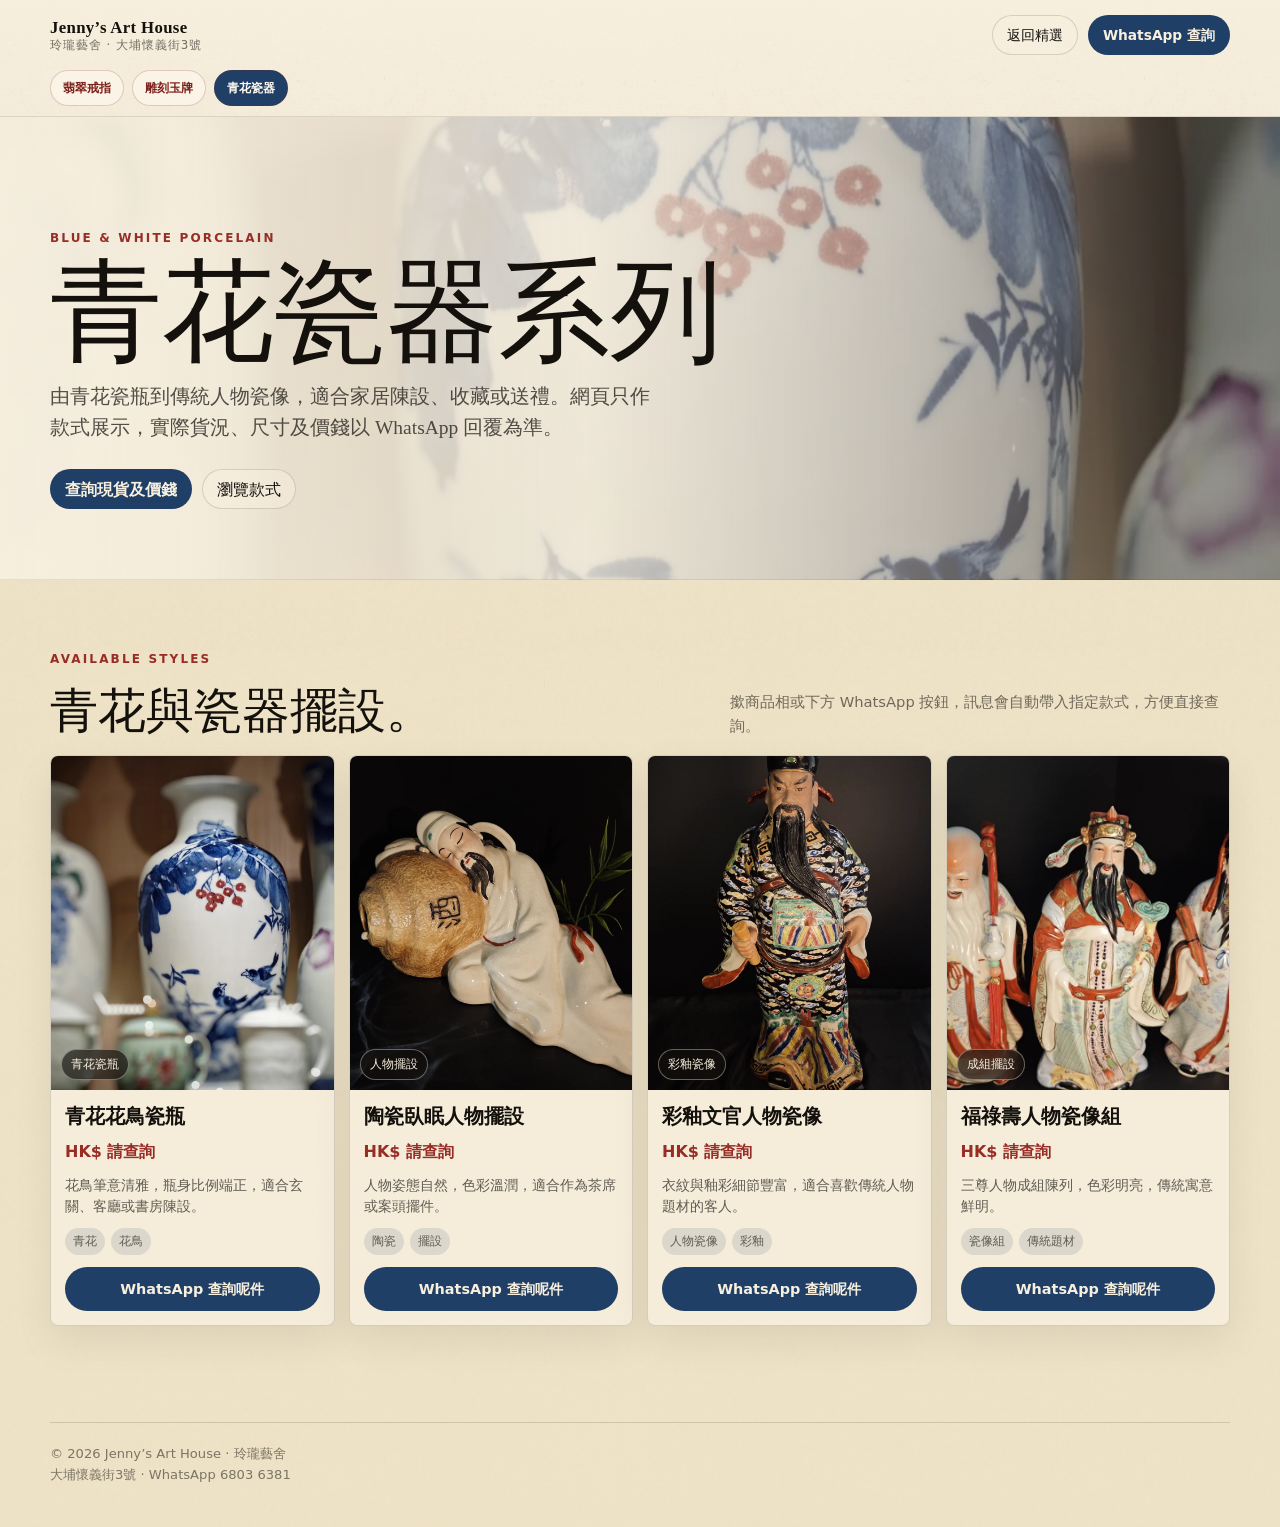
==== blue-white-porcelain.html @ 4319247e "Add jade pendant and porcelain category pages" ====
<!doctype html>
<html lang="zh-Hant">
<head>
  <meta charset="utf-8">
  <meta name="viewport" content="width=device-width, initial-scale=1">
  <meta name="description" content="Jenny’s Art House 玲瓏藝舍青花瓷器與瓷器擺設系列，展示瓷瓶、人物瓷像及傳統瓷器，可直接 WhatsApp 查詢。">
  <title>青花瓷器系列 | Jenny’s Art House 玲瓏藝舍</title>
  <style>
    :root {
      --ink: #14110d;
      --paper: #efe3c7;
      --paper-light: #f8f0df;
      --cinnabar: #982d26;
      --blue: #203f66;
      --line: rgba(20, 17, 13, .14);
      --shadow: 0 22px 60px rgba(23, 18, 14, .16);
    }

    * { box-sizing: border-box; }
    html { scroll-behavior: smooth; }

    body {
      margin: 0;
      color: var(--ink);
      background:
        linear-gradient(180deg, rgba(239, 227, 199, .9), rgba(239, 227, 199, .95)),
        url("assets/rice-paper-texture.webp") center / 760px auto repeat;
      font-family: "Noto Serif TC", "Songti TC", "PMingLiU", Georgia, serif;
      line-height: 1.6;
      -webkit-font-smoothing: antialiased;
    }

    a { color: inherit; text-decoration: none; }
    img { display: block; max-width: 100%; }

    .topbar {
      position: sticky;
      top: 0;
      z-index: 10;
      border-bottom: 1px solid rgba(20, 17, 13, .12);
      background:
        linear-gradient(180deg, rgba(248, 240, 223, .96), rgba(248, 240, 223, .86)),
        url("assets/rice-paper-texture.webp") center / 760px auto repeat;
      backdrop-filter: blur(16px);
    }

    .nav {
      display: flex;
      align-items: center;
      justify-content: space-between;
      gap: 14px;
      width: min(1180px, calc(100% - 28px));
      min-height: 70px;
      margin: 0 auto;
    }

    .brand {
      display: grid;
      gap: 2px;
      min-width: 0;
      font-size: 1.05rem;
      font-weight: 650;
      letter-spacing: .02em;
      line-height: 1.15;
    }

    .brand span {
      color: rgba(20, 17, 13, .58);
      font-family: "Noto Sans TC", system-ui, sans-serif;
      font-size: .74rem;
      font-weight: 500;
      letter-spacing: .08em;
    }

    .nav-actions,
    .category-shortcuts,
    .hero-buttons,
    .product-actions {
      font-family: "Noto Sans TC", system-ui, sans-serif;
    }

    .nav-actions {
      display: flex;
      align-items: center;
      gap: 10px;
      flex-shrink: 0;
      font-size: .86rem;
    }

    .nav-link,
    .whatsapp {
      display: inline-flex;
      align-items: center;
      justify-content: center;
      min-height: 40px;
      padding: 0 14px;
      border: 1px solid var(--line);
      border-radius: 999px;
      background: rgba(248, 240, 223, .5);
      white-space: nowrap;
    }

    .whatsapp {
      border-color: rgba(32, 63, 102, .35);
      color: #f8f0df;
      background: var(--blue);
      font-weight: 650;
    }

    .category-shortcuts {
      display: flex;
      gap: 8px;
      overflow-x: auto;
      width: min(1180px, calc(100% - 28px));
      margin: 0 auto;
      padding: 0 0 10px;
      scrollbar-width: none;
    }

    .category-shortcuts::-webkit-scrollbar { display: none; }

    .category-shortcuts a {
      flex: 0 0 auto;
      min-height: 34px;
      padding: 7px 12px;
      border: 1px solid rgba(126, 33, 28, .2);
      border-radius: 999px;
      color: #7e211c;
      background: rgba(255, 250, 240, .56);
      font-size: .78rem;
      font-weight: 650;
    }

    .category-shortcuts a[aria-current="page"] {
      color: #fffaf0;
      background: var(--blue);
    }

    .hero {
      overflow: hidden;
      border-bottom: 1px solid rgba(20, 17, 13, .08);
      background:
        linear-gradient(90deg, rgba(248, 240, 223, .98) 0%, rgba(248, 240, 223, .82) 46%, rgba(20, 17, 13, .38) 100%),
        url("assets/porcelain-blue-white-vase.webp") right center / cover no-repeat;
    }

    .hero-inner,
    .section,
    .footer-inner {
      width: min(1180px, calc(100% - 28px));
      margin: 0 auto;
    }

    .hero-inner {
      padding: clamp(54px, 10vw, 112px) 0 clamp(38px, 7vw, 70px);
    }

    .eyebrow {
      margin: 0 0 14px;
      color: var(--cinnabar);
      font-family: "Noto Sans TC", system-ui, sans-serif;
      font-size: .75rem;
      font-weight: 700;
      letter-spacing: .18em;
      text-transform: uppercase;
    }

    h1, h2, h3, p { margin-top: 0; }

    h1 {
      max-width: 680px;
      margin-bottom: 18px;
      font-size: clamp(3rem, 11vw, 7rem);
      font-weight: 500;
      line-height: .9;
    }

    .lede {
      max-width: 610px;
      margin-bottom: 26px;
      color: rgba(20, 17, 13, .72);
      font-size: clamp(1rem, 2.2vw, 1.22rem);
    }

    .hero-buttons {
      display: flex;
      flex-wrap: wrap;
      gap: 10px;
    }

    .section {
      padding: clamp(34px, 6vw, 70px) 0;
    }

    .section-head {
      display: flex;
      align-items: end;
      justify-content: space-between;
      gap: 18px;
      margin-bottom: 18px;
    }

    .section-head h2 {
      margin-bottom: 0;
      font-size: clamp(1.8rem, 4vw, 3rem);
      font-weight: 500;
      line-height: 1.12;
    }

    .note {
      max-width: 500px;
      margin: 0;
      color: rgba(20, 17, 13, .58);
      font-family: "Noto Sans TC", system-ui, sans-serif;
      font-size: .92rem;
    }

    .product-grid {
      display: grid;
      grid-template-columns: repeat(2, minmax(0, 1fr));
      gap: 14px;
    }

    .product {
      display: grid;
      overflow: hidden;
      border: 1px solid var(--line);
      border-radius: 8px;
      background: rgba(248, 240, 223, .78);
      box-shadow: 0 16px 38px rgba(23, 18, 14, .08);
    }

    .product-image {
      position: relative;
      aspect-ratio: 1 / 1.18;
      overflow: hidden;
      background: #17120e;
    }

    .product-image img {
      width: 100%;
      height: 100%;
      object-fit: cover;
      transition: transform .5s ease;
    }

    .product:hover .product-image img { transform: scale(1.035); }

    .badge {
      position: absolute;
      left: 10px;
      bottom: 10px;
      padding: 5px 9px;
      border: 1px solid rgba(248, 240, 223, .38);
      border-radius: 999px;
      color: #f8f0df;
      background: rgba(20, 17, 13, .64);
      font-family: "Noto Sans TC", system-ui, sans-serif;
      font-size: .74rem;
      backdrop-filter: blur(8px);
    }

    .product-body {
      display: grid;
      gap: 10px;
      padding: 14px;
    }

    .product-title {
      margin: 0;
      font-size: clamp(1.05rem, 2.4vw, 1.24rem);
      font-weight: 600;
      line-height: 1.28;
    }

    .price {
      margin: 0;
      color: var(--cinnabar);
      font-family: "Noto Sans TC", system-ui, sans-serif;
      font-size: 1rem;
      font-weight: 800;
    }

    .desc {
      margin: 0;
      color: rgba(20, 17, 13, .66);
      font-family: "Noto Sans TC", system-ui, sans-serif;
      font-size: .88rem;
      line-height: 1.55;
    }

    .meta {
      display: flex;
      flex-wrap: wrap;
      gap: 6px;
      color: rgba(20, 17, 13, .62);
      font-family: "Noto Sans TC", system-ui, sans-serif;
      font-size: .75rem;
    }

    .meta span {
      padding: 4px 8px;
      border-radius: 999px;
      background: rgba(32, 63, 102, .12);
    }

    .product-actions {
      display: grid;
      gap: 8px;
      margin-top: 2px;
      font-size: .9rem;
    }

    .product-actions .whatsapp {
      width: 100%;
      min-height: 44px;
    }

    footer {
      padding: 26px 0 42px;
      color: rgba(20, 17, 13, .52);
      font-family: "Noto Sans TC", system-ui, sans-serif;
      font-size: .82rem;
    }

    .footer-inner {
      border-top: 1px solid var(--line);
      padding-top: 20px;
    }

    @media (min-width: 820px) {
      .product-grid { grid-template-columns: repeat(4, minmax(0, 1fr)); }
    }

    @media (max-width: 620px) {
      .nav { min-height: 64px; }
      .brand { font-size: .94rem; }
      .brand span { font-size: .68rem; }
      .nav-actions .nav-link { display: none; }
      .nav-actions .whatsapp {
        min-height: 38px;
        padding: 0 12px;
        font-size: .82rem;
      }
      .hero {
        background:
          linear-gradient(180deg, rgba(248, 240, 223, .96) 0%, rgba(248, 240, 223, .92) 54%, rgba(20, 17, 13, .16) 100%),
          url("assets/porcelain-blue-white-vase.webp") center bottom / cover no-repeat;
      }
      .hero-inner {
        min-height: 520px;
        padding-top: 42px;
      }
      .hero-buttons {
        align-items: stretch;
        flex-direction: column;
      }
      .hero-buttons a { width: 100%; }
      .section-head { display: grid; }
      .product-grid { grid-template-columns: 1fr; }
      .product {
        grid-template-columns: 42% 1fr;
        align-items: stretch;
      }
      .product-image {
        aspect-ratio: auto;
        min-height: 238px;
      }
      .product-body { padding: 12px; }
    }
  </style>
</head>
<body>
  <header class="topbar">
    <nav class="nav" aria-label="分類頁導航">
      <a class="brand" href="index.html#home">Jenny’s Art House<span>玲瓏藝舍 · 大埔懷義街3號</span></a>
      <div class="nav-actions">
        <a class="nav-link" href="index.html#porcelain">返回精選</a>
        <a class="whatsapp js-whatsapp" href="#" data-message="你好！我想查詢玲瓏藝舍的青花瓷器系列。">WhatsApp 查詢</a>
      </div>
    </nav>
    <div class="category-shortcuts" aria-label="商品分類捷徑">
      <a href="jade-rings.html">翡翠戒指</a>
      <a href="jade-pendants.html">雕刻玉牌</a>
      <a href="blue-white-porcelain.html" aria-current="page">青花瓷器</a>
    </div>
  </header>

  <main>
    <section class="hero">
      <div class="hero-inner">
        <p class="eyebrow">Blue & White Porcelain</p>
        <h1>青花瓷器系列</h1>
        <p class="lede">由青花瓷瓶到傳統人物瓷像，適合家居陳設、收藏或送禮。網頁只作款式展示，實際貨況、尺寸及價錢以 WhatsApp 回覆為準。</p>
        <div class="hero-buttons">
          <a class="whatsapp js-whatsapp" href="#" data-message="你好！我在青花瓷器系列頁面看到款式，想了解現貨和價錢。">查詢現貨及價錢</a>
          <a class="nav-link" href="#products">瀏覽款式</a>
        </div>
      </div>
    </section>

    <section class="section" id="products">
      <div class="section-head">
        <div>
          <p class="eyebrow">Available Styles</p>
          <h2>青花與瓷器擺設。</h2>
        </div>
        <p class="note">撳商品相或下方 WhatsApp 按鈕，訊息會自動帶入指定款式，方便直接查詢。</p>
      </div>

      <div class="product-grid">
        <article class="product">
          <a class="product-image js-whatsapp" href="#" data-message="你好！我想查詢「青花花鳥瓷瓶」的現貨、尺寸和價錢。">
            <img src="assets/porcelain-blue-white-vase.webp" alt="青花花鳥瓷瓶" loading="eager">
            <span class="badge">青花瓷瓶</span>
          </a>
          <div class="product-body">
            <h3 class="product-title">青花花鳥瓷瓶</h3>
            <p class="price">HK$ 請查詢</p>
            <p class="desc">花鳥筆意清雅，瓶身比例端正，適合玄關、客廳或書房陳設。</p>
            <div class="meta"><span>青花</span><span>花鳥</span></div>
            <div class="product-actions"><a class="whatsapp js-whatsapp" href="#" data-message="你好！我想查詢「青花花鳥瓷瓶」的現貨、尺寸和價錢。">WhatsApp 查詢呢件</a></div>
          </div>
        </article>

        <article class="product">
          <a class="product-image js-whatsapp" href="#" data-message="你好！我想查詢「陶瓷臥眠人物擺設」的現貨、尺寸和價錢。">
            <img src="assets/porcelain-sleeping-figure.webp" alt="陶瓷臥眠人物擺設" loading="lazy">
            <span class="badge">人物擺設</span>
          </a>
          <div class="product-body">
            <h3 class="product-title">陶瓷臥眠人物擺設</h3>
            <p class="price">HK$ 請查詢</p>
            <p class="desc">人物姿態自然，色彩溫潤，適合作為茶席或案頭擺件。</p>
            <div class="meta"><span>陶瓷</span><span>擺設</span></div>
            <div class="product-actions"><a class="whatsapp js-whatsapp" href="#" data-message="你好！我想查詢「陶瓷臥眠人物擺設」的現貨、尺寸和價錢。">WhatsApp 查詢呢件</a></div>
          </div>
        </article>

        <article class="product">
          <a class="product-image js-whatsapp" href="#" data-message="你好！我想查詢「彩釉文官人物瓷像」的現貨、尺寸和價錢。">
            <img src="assets/porcelain-official-figure.webp" alt="彩釉文官人物瓷像" loading="lazy">
            <span class="badge">彩釉瓷像</span>
          </a>
          <div class="product-body">
            <h3 class="product-title">彩釉文官人物瓷像</h3>
            <p class="price">HK$ 請查詢</p>
            <p class="desc">衣紋與釉彩細節豐富，適合喜歡傳統人物題材的客人。</p>
            <div class="meta"><span>人物瓷像</span><span>彩釉</span></div>
            <div class="product-actions"><a class="whatsapp js-whatsapp" href="#" data-message="你好！我想查詢「彩釉文官人物瓷像」的現貨、尺寸和價錢。">WhatsApp 查詢呢件</a></div>
          </div>
        </article>

        <article class="product">
          <a class="product-image js-whatsapp" href="#" data-message="你好！我想查詢「福祿壽人物瓷像組」的現貨、尺寸和價錢。">
            <img src="assets/porcelain-three-figures.webp" alt="福祿壽人物瓷像組" loading="lazy">
            <span class="badge">成組擺設</span>
          </a>
          <div class="product-body">
            <h3 class="product-title">福祿壽人物瓷像組</h3>
            <p class="price">HK$ 請查詢</p>
            <p class="desc">三尊人物成組陳列，色彩明亮，傳統寓意鮮明。</p>
            <div class="meta"><span>瓷像組</span><span>傳統題材</span></div>
            <div class="product-actions"><a class="whatsapp js-whatsapp" href="#" data-message="你好！我想查詢「福祿壽人物瓷像組」的現貨、尺寸和價錢。">WhatsApp 查詢呢件</a></div>
          </div>
        </article>
      </div>
    </section>
  </main>

  <footer>
    <div class="footer-inner">
      <span>© <span id="year"></span> Jenny’s Art House · 玲瓏藝舍</span><br>
      <span>大埔懷義街3號 · WhatsApp 6803 6381</span>
    </div>
  </footer>

  <script>
    const whatsappNumber = "85268036381";

    function buildWhatsAppLink(message) {
      return "https://wa.me/" + whatsappNumber + "?text=" + encodeURIComponent(message);
    }

    document.querySelectorAll(".js-whatsapp").forEach((link) => {
      link.href = buildWhatsAppLink(link.dataset.message || "你好！我想查詢 Jenny’s Art House 玲瓏藝舍的青花瓷器。");
      link.target = "_blank";
      link.rel = "noopener";
    });

    document.getElementById("year").textContent = new Date().getFullYear();
  </script>
</body>
</html>
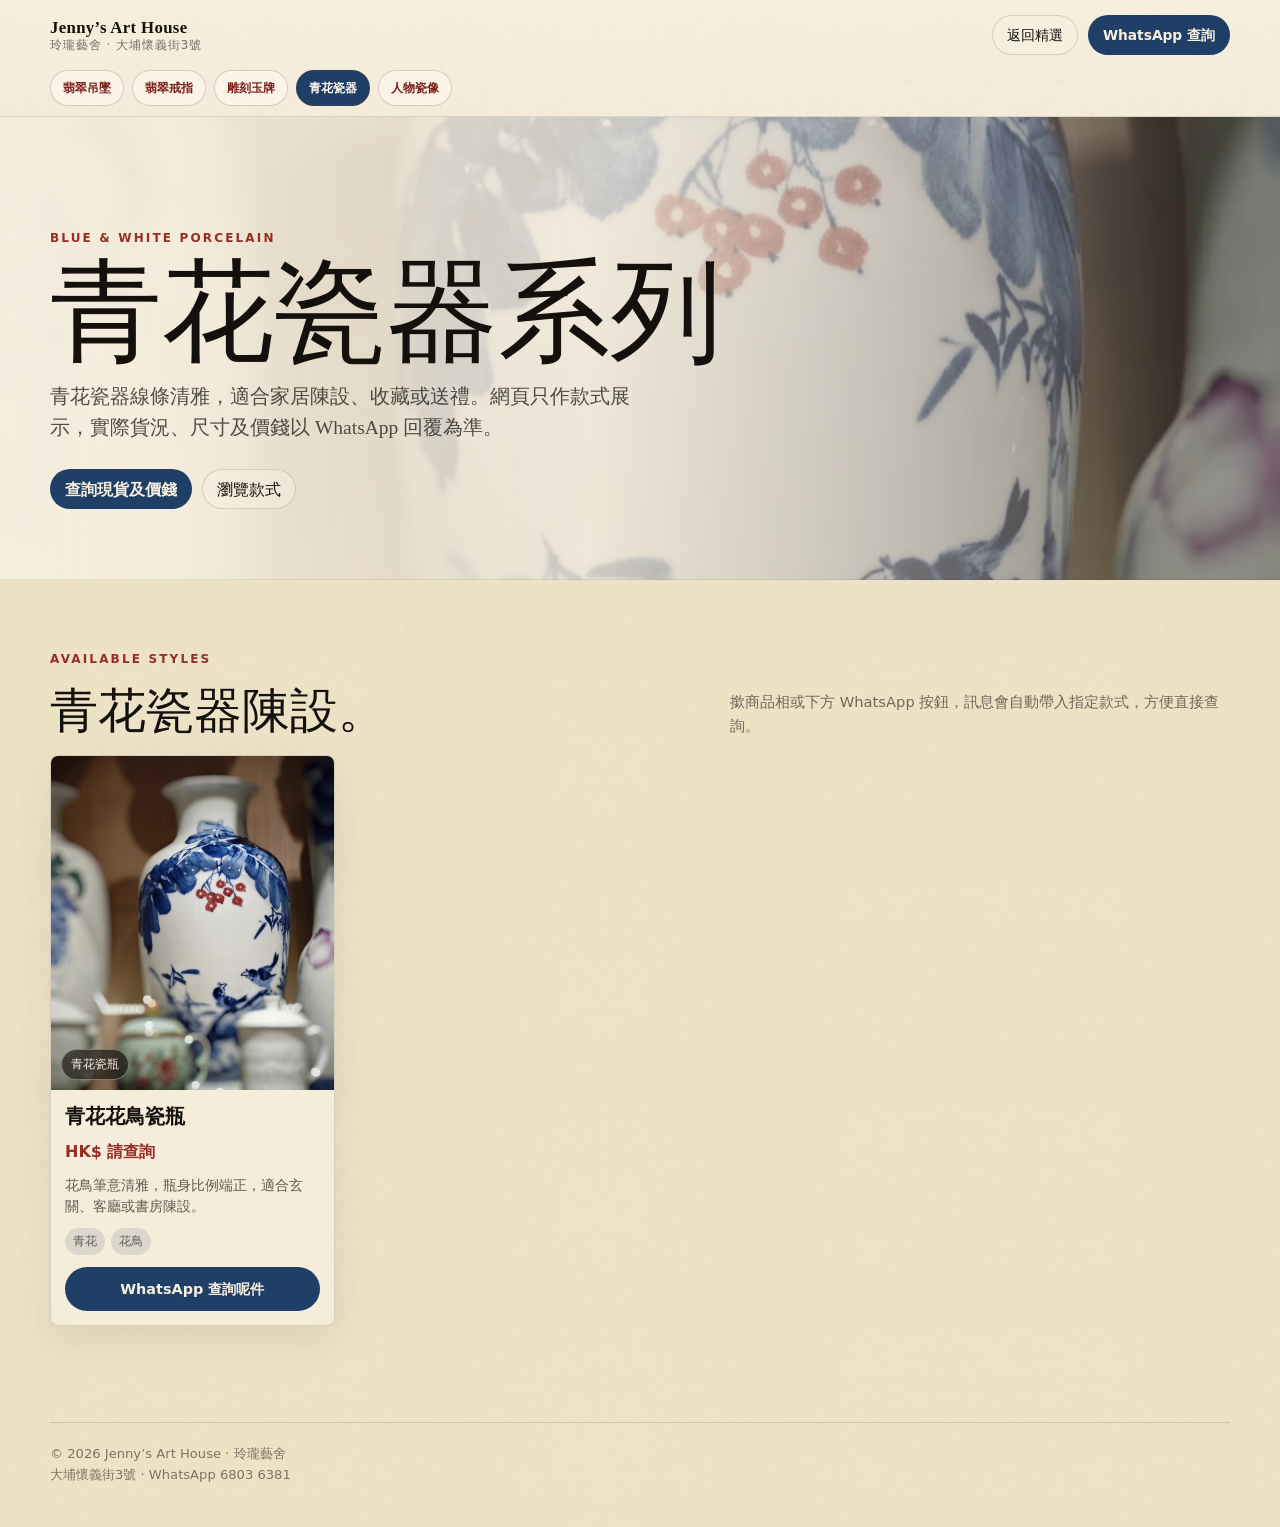
==== commit 24fbaff0: "Add jade pendant category" ====
--- a/blue-white-porcelain.html
+++ b/blue-white-porcelain.html
@@ -3,7 +3,7 @@
 <head>
   <meta charset="utf-8">
   <meta name="viewport" content="width=device-width, initial-scale=1">
-  <meta name="description" content="Jenny’s Art House 玲瓏藝舍青花瓷器與瓷器擺設系列，展示瓷瓶、人物瓷像及傳統瓷器，可直接 WhatsApp 查詢。">
+  <meta name="description" content="Jenny’s Art House 玲瓏藝舍青花瓷器系列，展示青花瓷瓶與傳統瓷器，可直接 WhatsApp 查詢。">
   <title>青花瓷器系列 | Jenny’s Art House 玲瓏藝舍</title>
   <style>
     :root {
@@ -380,9 +380,11 @@
       </div>
     </nav>
     <div class="category-shortcuts" aria-label="商品分類捷徑">
+      <a href="jade-necklaces.html">翡翠吊墜</a>
       <a href="jade-rings.html">翡翠戒指</a>
       <a href="jade-pendants.html">雕刻玉牌</a>
       <a href="blue-white-porcelain.html" aria-current="page">青花瓷器</a>
+      <a href="porcelain-figures.html">人物瓷像</a>
     </div>
   </header>
 
@@ -391,7 +393,7 @@
       <div class="hero-inner">
         <p class="eyebrow">Blue & White Porcelain</p>
         <h1>青花瓷器系列</h1>
-        <p class="lede">由青花瓷瓶到傳統人物瓷像，適合家居陳設、收藏或送禮。網頁只作款式展示，實際貨況、尺寸及價錢以 WhatsApp 回覆為準。</p>
+        <p class="lede">青花瓷器線條清雅，適合家居陳設、收藏或送禮。網頁只作款式展示，實際貨況、尺寸及價錢以 WhatsApp 回覆為準。</p>
         <div class="hero-buttons">
           <a class="whatsapp js-whatsapp" href="#" data-message="你好！我在青花瓷器系列頁面看到款式，想了解現貨和價錢。">查詢現貨及價錢</a>
           <a class="nav-link" href="#products">瀏覽款式</a>
@@ -403,7 +405,7 @@
       <div class="section-head">
         <div>
           <p class="eyebrow">Available Styles</p>
-          <h2>青花與瓷器擺設。</h2>
+          <h2>青花瓷器陳設。</h2>
         </div>
         <p class="note">撳商品相或下方 WhatsApp 按鈕，訊息會自動帶入指定款式，方便直接查詢。</p>
       </div>
@@ -423,47 +425,6 @@
           </div>
         </article>
 
-        <article class="product">
-          <a class="product-image js-whatsapp" href="#" data-message="你好！我想查詢「陶瓷臥眠人物擺設」的現貨、尺寸和價錢。">
-            <img src="assets/porcelain-sleeping-figure.webp" alt="陶瓷臥眠人物擺設" loading="lazy">
-            <span class="badge">人物擺設</span>
-          </a>
-          <div class="product-body">
-            <h3 class="product-title">陶瓷臥眠人物擺設</h3>
-            <p class="price">HK$ 請查詢</p>
-            <p class="desc">人物姿態自然，色彩溫潤，適合作為茶席或案頭擺件。</p>
-            <div class="meta"><span>陶瓷</span><span>擺設</span></div>
-            <div class="product-actions"><a class="whatsapp js-whatsapp" href="#" data-message="你好！我想查詢「陶瓷臥眠人物擺設」的現貨、尺寸和價錢。">WhatsApp 查詢呢件</a></div>
-          </div>
-        </article>
-
-        <article class="product">
-          <a class="product-image js-whatsapp" href="#" data-message="你好！我想查詢「彩釉文官人物瓷像」的現貨、尺寸和價錢。">
-            <img src="assets/porcelain-official-figure.webp" alt="彩釉文官人物瓷像" loading="lazy">
-            <span class="badge">彩釉瓷像</span>
-          </a>
-          <div class="product-body">
-            <h3 class="product-title">彩釉文官人物瓷像</h3>
-            <p class="price">HK$ 請查詢</p>
-            <p class="desc">衣紋與釉彩細節豐富，適合喜歡傳統人物題材的客人。</p>
-            <div class="meta"><span>人物瓷像</span><span>彩釉</span></div>
-            <div class="product-actions"><a class="whatsapp js-whatsapp" href="#" data-message="你好！我想查詢「彩釉文官人物瓷像」的現貨、尺寸和價錢。">WhatsApp 查詢呢件</a></div>
-          </div>
-        </article>
-
-        <article class="product">
-          <a class="product-image js-whatsapp" href="#" data-message="你好！我想查詢「福祿壽人物瓷像組」的現貨、尺寸和價錢。">
-            <img src="assets/porcelain-three-figures.webp" alt="福祿壽人物瓷像組" loading="lazy">
-            <span class="badge">成組擺設</span>
-          </a>
-          <div class="product-body">
-            <h3 class="product-title">福祿壽人物瓷像組</h3>
-            <p class="price">HK$ 請查詢</p>
-            <p class="desc">三尊人物成組陳列，色彩明亮，傳統寓意鮮明。</p>
-            <div class="meta"><span>瓷像組</span><span>傳統題材</span></div>
-            <div class="product-actions"><a class="whatsapp js-whatsapp" href="#" data-message="你好！我想查詢「福祿壽人物瓷像組」的現貨、尺寸和價錢。">WhatsApp 查詢呢件</a></div>
-          </div>
-        </article>
       </div>
     </section>
   </main>
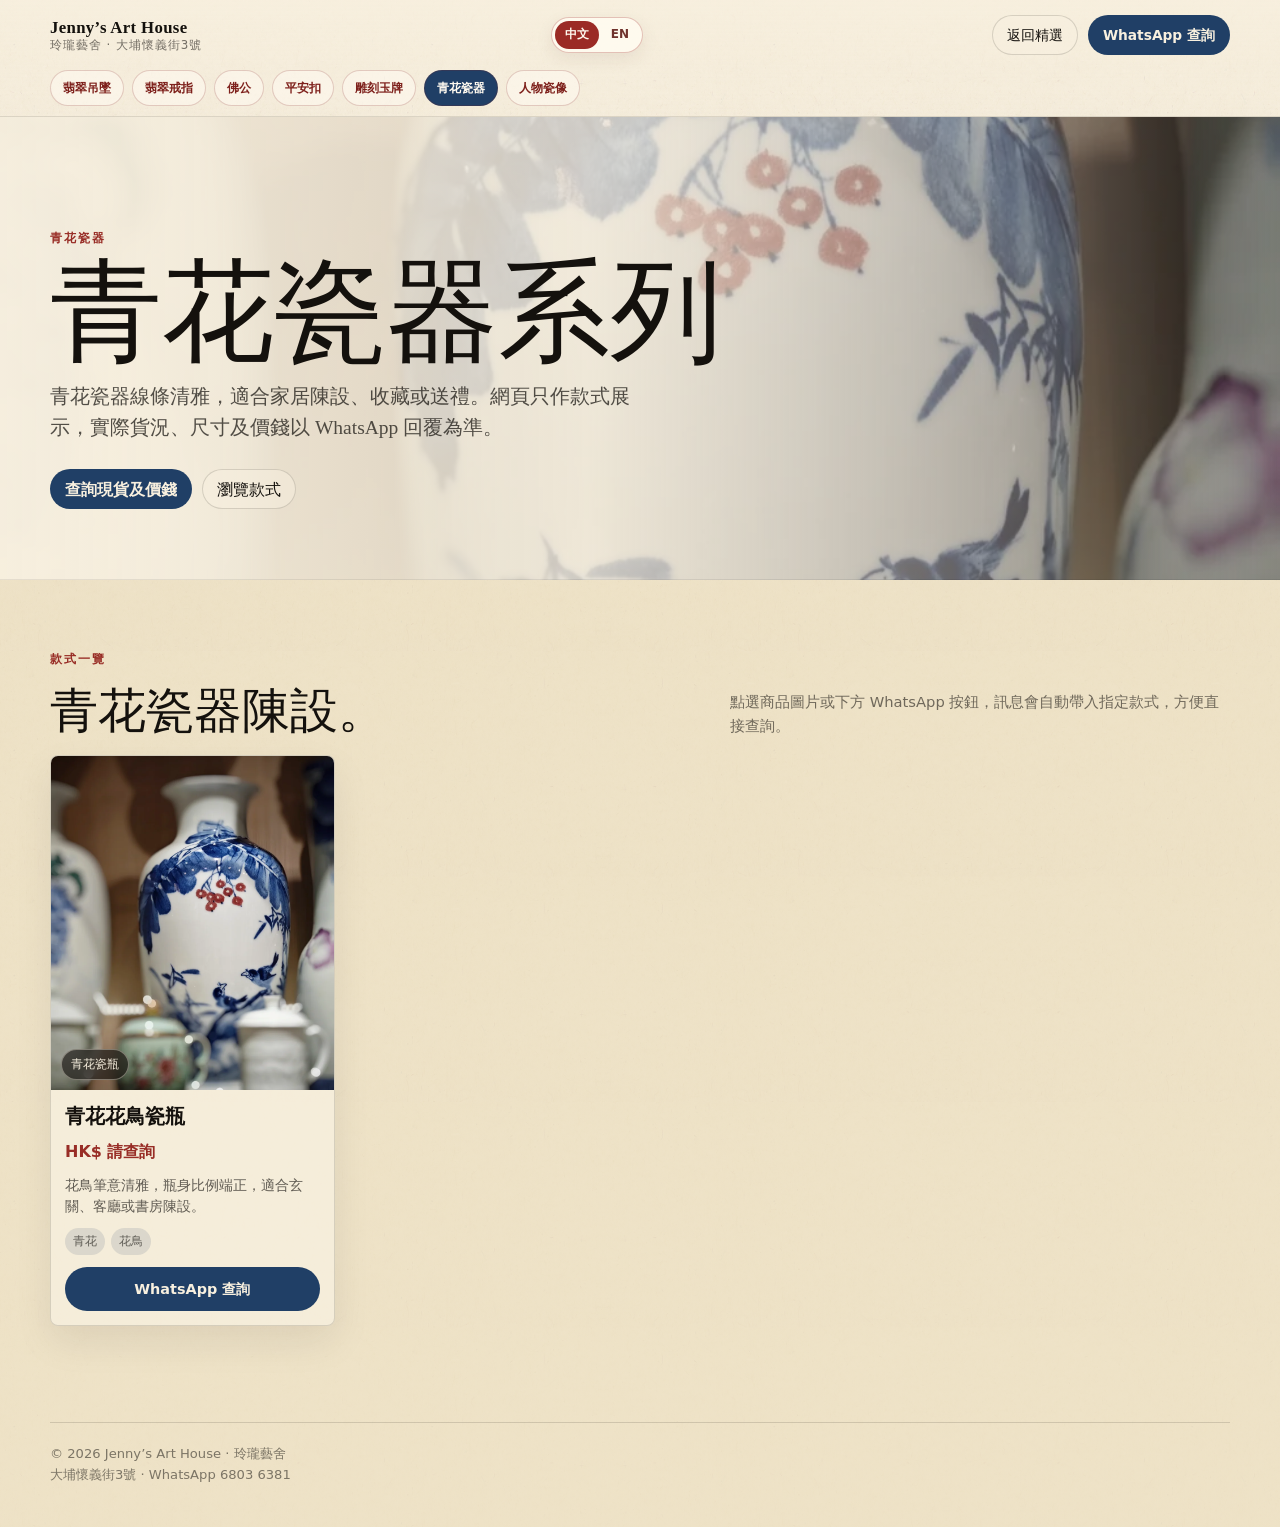
==== commit 7d00822e: "Add bilingual site switcher and jade updates" ====
--- a/blue-white-porcelain.html
+++ b/blue-white-porcelain.html
@@ -266,6 +266,14 @@
       padding: 14px;
     }
 
+    .product.has-detail .product-body {
+      cursor: pointer;
+    }
+
+    .product.has-detail .product-body:hover .product-title {
+      color: var(--cinnabar);
+    }
+
     .product-title {
       margin: 0;
       font-size: clamp(1.05rem, 2.4vw, 1.24rem);
@@ -382,6 +390,8 @@
     <div class="category-shortcuts" aria-label="商品分類捷徑">
       <a href="jade-necklaces.html">翡翠吊墜</a>
       <a href="jade-rings.html">翡翠戒指</a>
+      <a href="jade-buddha.html">佛公</a>
+      <a href="jade-peace-buckle.html">平安扣</a>
       <a href="jade-pendants.html">雕刻玉牌</a>
       <a href="blue-white-porcelain.html" aria-current="page">青花瓷器</a>
       <a href="porcelain-figures.html">人物瓷像</a>
@@ -391,7 +401,7 @@
   <main>
     <section class="hero">
       <div class="hero-inner">
-        <p class="eyebrow">Blue & White Porcelain</p>
+        <p class="eyebrow">青花瓷器</p>
         <h1>青花瓷器系列</h1>
         <p class="lede">青花瓷器線條清雅，適合家居陳設、收藏或送禮。網頁只作款式展示，實際貨況、尺寸及價錢以 WhatsApp 回覆為準。</p>
         <div class="hero-buttons">
@@ -404,15 +414,15 @@
     <section class="section" id="products">
       <div class="section-head">
         <div>
-          <p class="eyebrow">Available Styles</p>
+          <p class="eyebrow">款式一覽</p>
           <h2>青花瓷器陳設。</h2>
         </div>
-        <p class="note">撳商品相或下方 WhatsApp 按鈕，訊息會自動帶入指定款式，方便直接查詢。</p>
+        <p class="note">點選商品圖片或下方 WhatsApp 按鈕，訊息會自動帶入指定款式，方便直接查詢。</p>
       </div>
 
       <div class="product-grid">
         <article class="product">
-          <a class="product-image js-whatsapp" href="#" data-message="你好！我想查詢「青花花鳥瓷瓶」的現貨、尺寸和價錢。">
+          <a class="product-image" href="product-detail.html?id=blue-white-bird-vase" aria-label="查看青花花鳥瓷瓶詳情">
             <img src="assets/porcelain-blue-white-vase.webp" alt="青花花鳥瓷瓶" loading="eager">
             <span class="badge">青花瓷瓶</span>
           </a>
@@ -421,7 +431,7 @@
             <p class="price">HK$ 請查詢</p>
             <p class="desc">花鳥筆意清雅，瓶身比例端正，適合玄關、客廳或書房陳設。</p>
             <div class="meta"><span>青花</span><span>花鳥</span></div>
-            <div class="product-actions"><a class="whatsapp js-whatsapp" href="#" data-message="你好！我想查詢「青花花鳥瓷瓶」的現貨、尺寸和價錢。">WhatsApp 查詢呢件</a></div>
+            <div class="product-actions"><a class="whatsapp js-whatsapp" href="#" data-message="你好！我想查詢「青花花鳥瓷瓶」的現貨、尺寸和價錢。">WhatsApp 查詢</a></div>
           </div>
         </article>
 
@@ -449,7 +459,20 @@
       link.rel = "noopener";
     });
 
+    document.querySelectorAll(".product").forEach((product) => {
+      const detailLink = product.querySelector(".product-image[href*='product-detail.html']");
+      const body = product.querySelector(".product-body");
+      if (!detailLink || !body) return;
+
+      product.classList.add("has-detail");
+      body.addEventListener("click", (event) => {
+        if (event.target.closest("a, button, .product-actions")) return;
+        window.location.href = detailLink.href;
+      });
+    });
+
     document.getElementById("year").textContent = new Date().getFullYear();
   </script>
+  <script src="assets/language-switcher.js"></script>
 </body>
 </html>
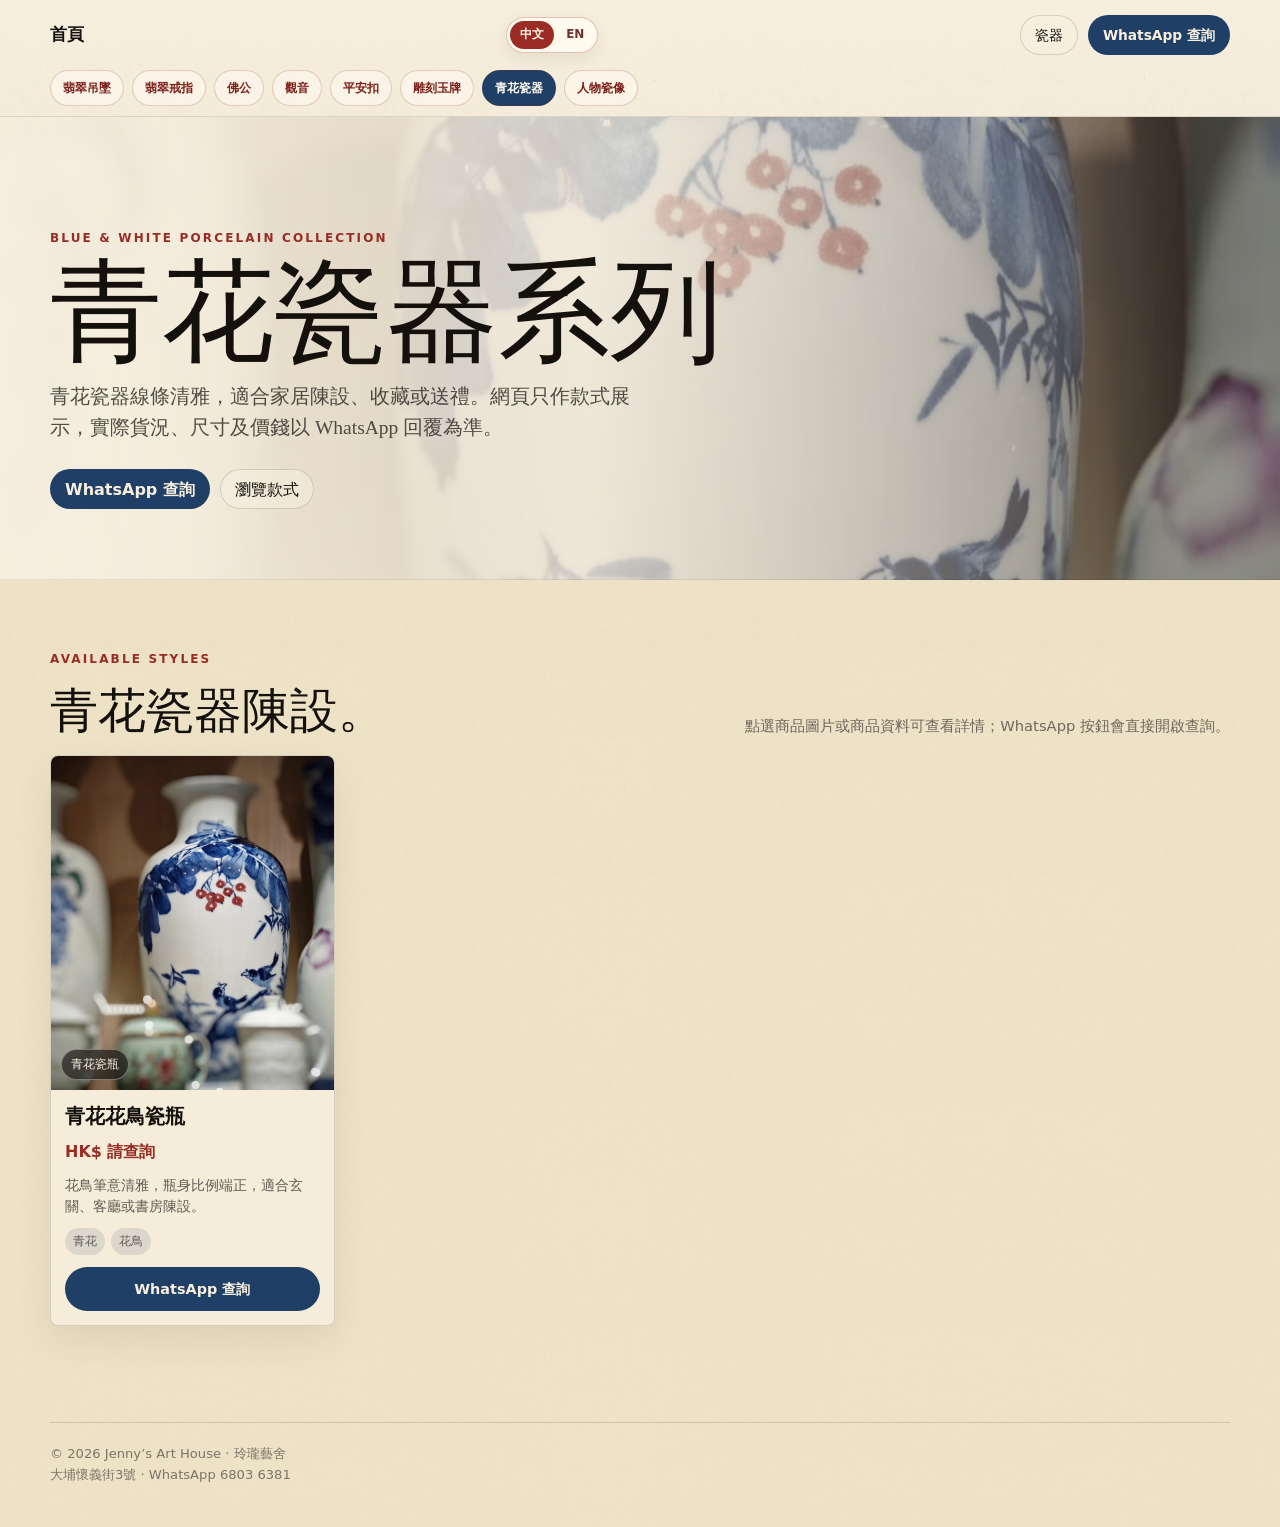
==== commit ce6514bf: "Sync current catalog and add cross-device workflow" ====
--- a/blue-white-porcelain.html
+++ b/blue-white-porcelain.html
@@ -391,6 +391,7 @@
       <a href="jade-necklaces.html">翡翠吊墜</a>
       <a href="jade-rings.html">翡翠戒指</a>
       <a href="jade-buddha.html">佛公</a>
+      <a href="jade-buddha-guanyin.html">觀音</a>
       <a href="jade-peace-buckle.html">平安扣</a>
       <a href="jade-pendants.html">雕刻玉牌</a>
       <a href="blue-white-porcelain.html" aria-current="page">青花瓷器</a>
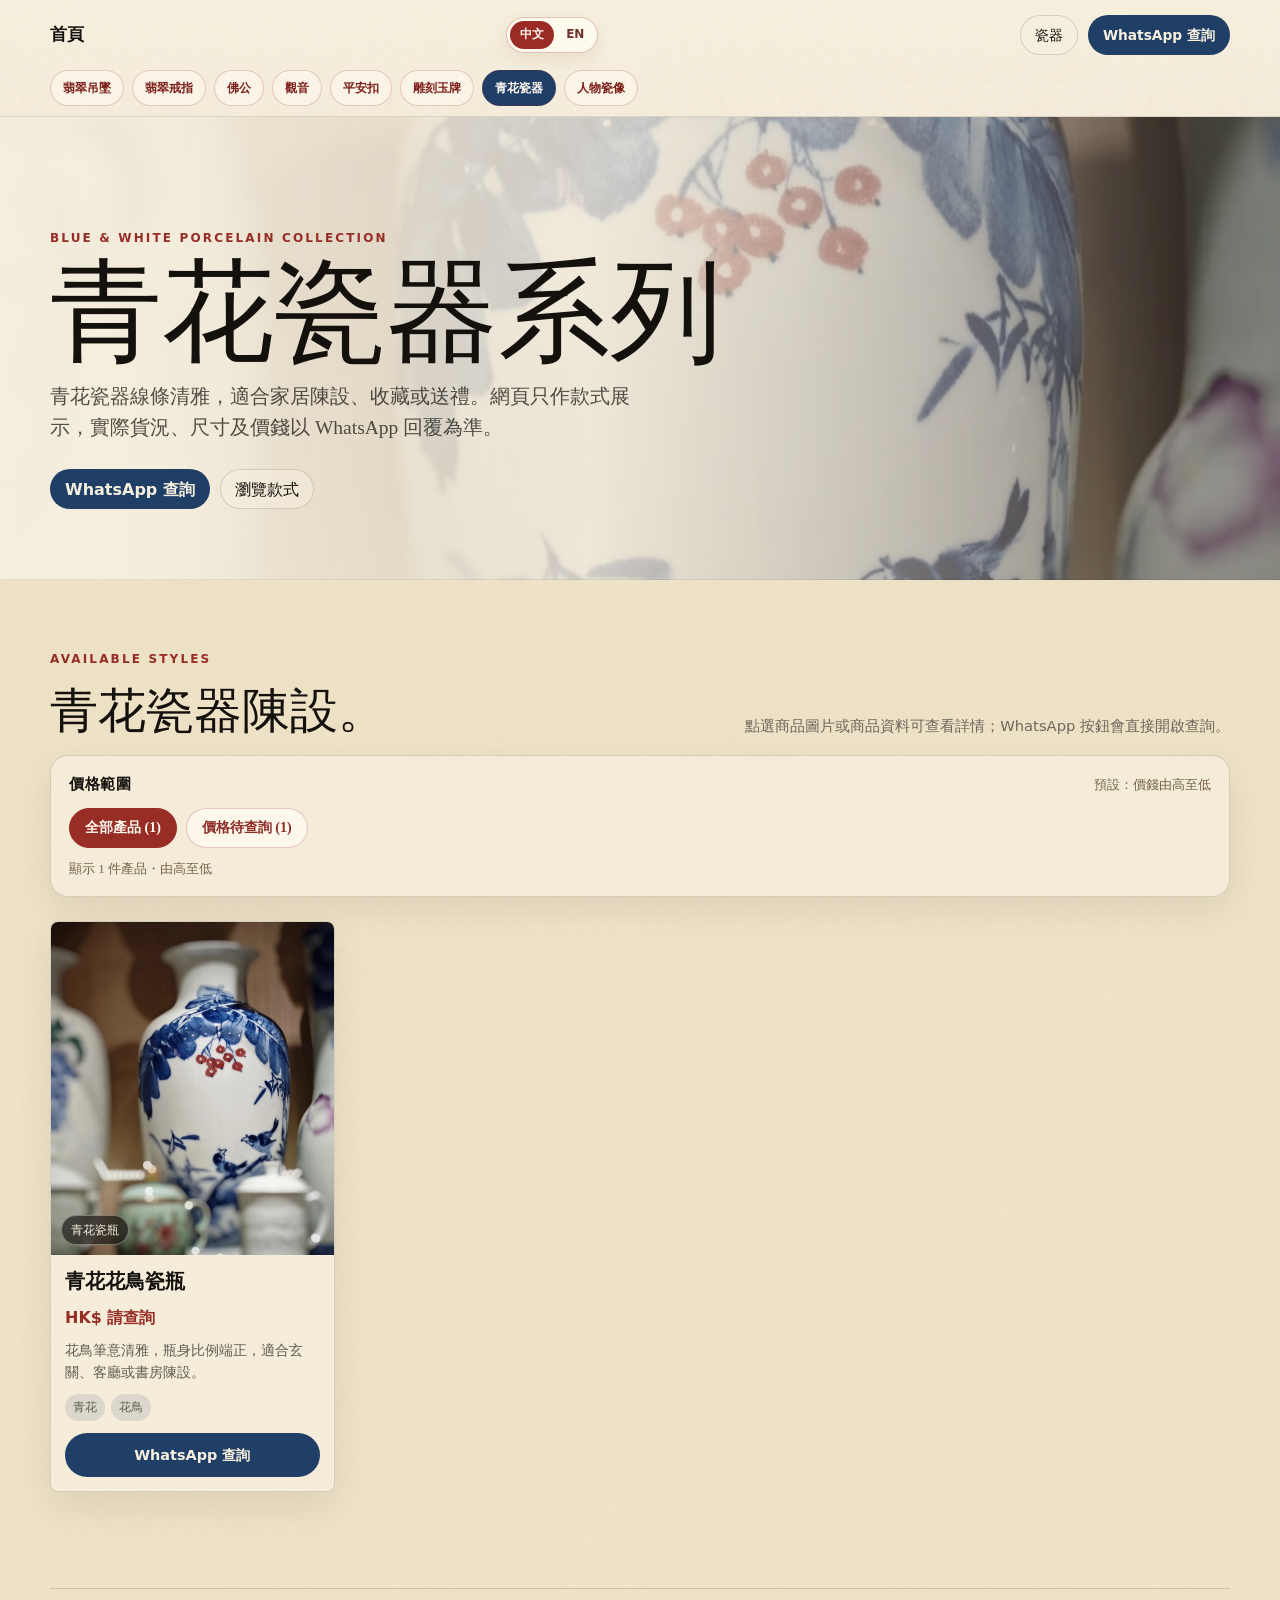
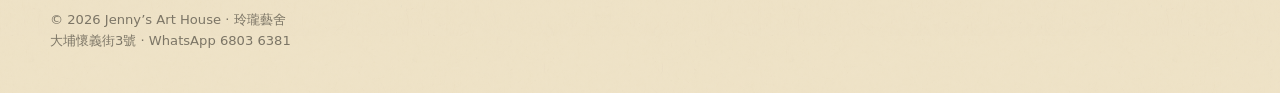
==== commit a6a61b3d: "Add catalog price filters and refresh Buddha blessing photos" ====
--- a/blue-white-porcelain.html
+++ b/blue-white-porcelain.html
@@ -3,6 +3,7 @@
 <head>
   <meta charset="utf-8">
   <meta name="viewport" content="width=device-width, initial-scale=1">
+  <link rel="stylesheet" href="assets/catalog-controls.css">
   <meta name="description" content="Jenny’s Art House 玲瓏藝舍青花瓷器系列，展示青花瓷瓶與傳統瓷器，可直接 WhatsApp 查詢。">
   <title>青花瓷器系列 | Jenny’s Art House 玲瓏藝舍</title>
   <style>
@@ -475,5 +476,6 @@
     document.getElementById("year").textContent = new Date().getFullYear();
   </script>
   <script src="assets/language-switcher.js"></script>
+  <script src="assets/catalog-controls.js"></script>
 </body>
 </html>
--- a/assets/catalog-controls.css
+++ b/assets/catalog-controls.css
@@ -0,0 +1,113 @@
+.catalog-controls {
+  margin: 0 0 24px;
+  padding: 16px 18px;
+  border: 1px solid var(--line, rgba(20, 17, 13, .14));
+  border-radius: 18px;
+  background: rgba(248, 240, 223, .76);
+  box-shadow: 0 12px 34px rgba(23, 18, 14, .08);
+}
+
+.catalog-controls__topline {
+  display: flex;
+  align-items: baseline;
+  justify-content: space-between;
+  gap: 16px;
+  margin-bottom: 12px;
+}
+
+.catalog-controls__title {
+  margin: 0;
+  color: var(--ink, #14110d);
+  font-size: 15px;
+  font-weight: 800;
+  letter-spacing: .04em;
+}
+
+.catalog-controls__sort {
+  margin: 0;
+  color: #76624b;
+  font-size: 13px;
+  white-space: nowrap;
+}
+
+.catalog-controls__options {
+  display: flex;
+  flex-wrap: wrap;
+  gap: 9px;
+}
+
+.catalog-controls__button {
+  appearance: none;
+  min-height: 40px;
+  padding: 8px 15px;
+  border: 1px solid rgba(152, 45, 38, .24);
+  border-radius: 999px;
+  background: rgba(255, 250, 239, .86);
+  color: #8e2c26;
+  font: inherit;
+  font-size: 14px;
+  font-weight: 750;
+  line-height: 1.2;
+  cursor: pointer;
+  transition: background-color .18s ease, border-color .18s ease, color .18s ease, transform .18s ease;
+}
+
+.catalog-controls__button:hover,
+.catalog-controls__button:focus-visible {
+  border-color: var(--cinnabar, #982d26);
+  transform: translateY(-1px);
+}
+
+.catalog-controls__button:focus-visible {
+  outline: 3px solid rgba(152, 45, 38, .2);
+  outline-offset: 2px;
+}
+
+.catalog-controls__button[aria-pressed="true"] {
+  border-color: var(--cinnabar, #982d26);
+  background: var(--cinnabar, #982d26);
+  color: #fffaf0;
+}
+
+.catalog-controls__status {
+  margin: 11px 0 0;
+  color: #76624b;
+  font-size: 13px;
+}
+
+.product-grid > .product[hidden] {
+  display: none !important;
+}
+
+@media (max-width: 640px) {
+  .catalog-controls {
+    margin-bottom: 18px;
+    padding: 14px 12px;
+    border-radius: 15px;
+  }
+
+  .catalog-controls__topline {
+    display: block;
+    margin-bottom: 10px;
+  }
+
+  .catalog-controls__sort {
+    margin-top: 4px;
+    white-space: normal;
+  }
+
+  .catalog-controls__options {
+    flex-wrap: nowrap;
+    margin-inline: -12px;
+    padding: 2px 12px 6px;
+    overflow-x: auto;
+    overscroll-behavior-inline: contain;
+    scrollbar-width: thin;
+    -webkit-overflow-scrolling: touch;
+  }
+
+  .catalog-controls__button {
+    flex: 0 0 auto;
+    min-height: 42px;
+  }
+}
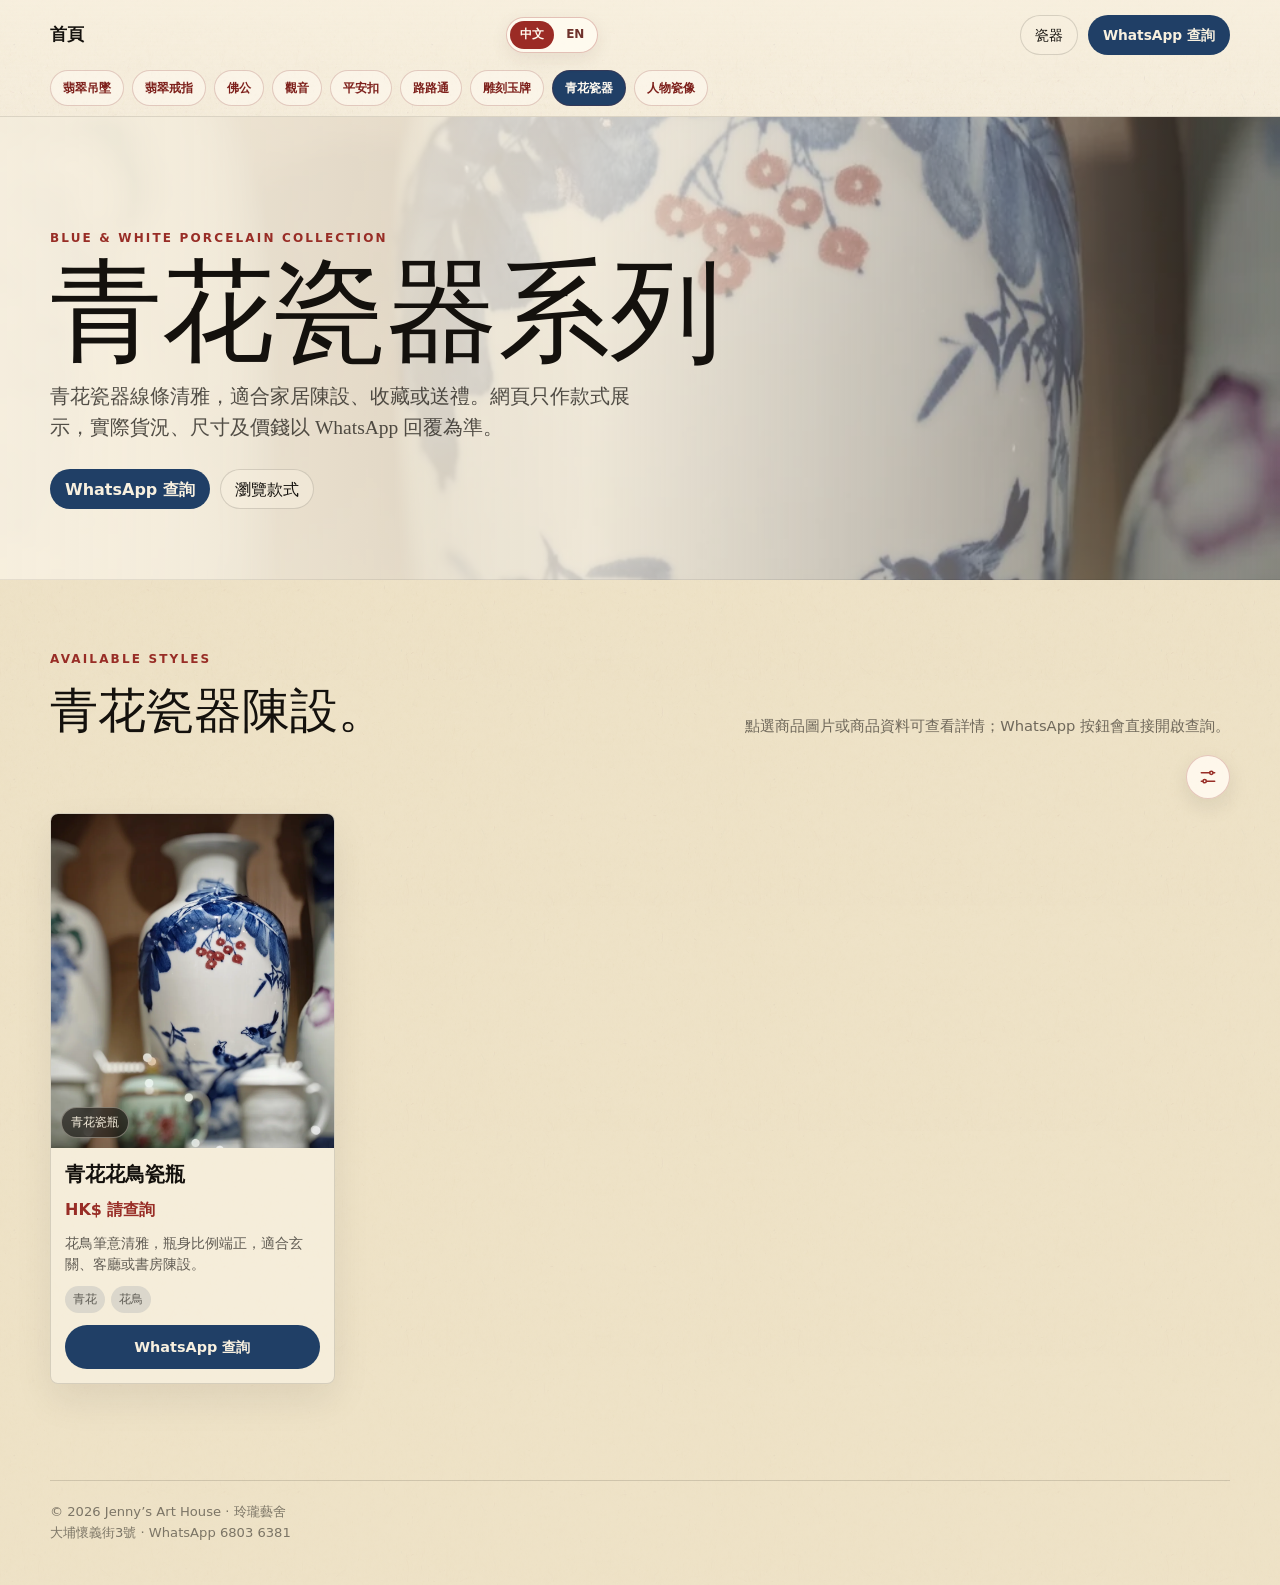
==== commit 7bb99ba0: "Add Lulutong category and navigation" ====
--- a/blue-white-porcelain.html
+++ b/blue-white-porcelain.html
@@ -394,6 +394,7 @@
       <a href="jade-buddha.html">佛公</a>
       <a href="jade-buddha-guanyin.html">觀音</a>
       <a href="jade-peace-buckle.html">平安扣</a>
+      <a href="jade-lulutong.html">路路通</a>
       <a href="jade-pendants.html">雕刻玉牌</a>
       <a href="blue-white-porcelain.html" aria-current="page">青花瓷器</a>
       <a href="porcelain-figures.html">人物瓷像</a>
--- a/assets/catalog-controls.css
+++ b/assets/catalog-controls.css
@@ -1,10 +1,78 @@
 .catalog-controls {
-  margin: 0 0 24px;
+  position: relative;
+  z-index: 20;
+  display: flex;
+  justify-content: flex-end;
+  min-height: 44px;
+  margin: 0 0 14px;
+}
+
+.catalog-controls__toggle {
+  position: relative;
+  display: grid;
+  width: 44px;
+  height: 44px;
+  padding: 0;
+  place-items: center;
+  border: 1px solid rgba(152, 45, 38, .24);
+  border-radius: 50%;
+  background: rgba(255, 250, 239, .9);
+  color: var(--cinnabar, #982d26);
+  box-shadow: 0 8px 22px rgba(23, 18, 14, .09);
+  cursor: pointer;
+  transition: background-color .18s ease, border-color .18s ease, color .18s ease, transform .18s ease;
+}
+
+.catalog-controls__toggle:hover,
+.catalog-controls__toggle:focus-visible,
+.catalog-controls__toggle[aria-expanded="true"] {
+  border-color: var(--cinnabar, #982d26);
+  background: var(--cinnabar, #982d26);
+  color: #fffaf0;
+  transform: translateY(-1px);
+}
+
+.catalog-controls__toggle:focus-visible {
+  outline: 3px solid rgba(152, 45, 38, .2);
+  outline-offset: 2px;
+}
+
+.catalog-controls__toggle svg {
+  width: 20px;
+  height: 20px;
+  fill: none;
+  stroke: currentColor;
+  stroke-linecap: round;
+  stroke-linejoin: round;
+  stroke-width: 1.8;
+}
+
+.catalog-controls__toggle.has-active-filter::after {
+  position: absolute;
+  top: 2px;
+  right: 2px;
+  width: 9px;
+  height: 9px;
+  border: 2px solid #fffaf0;
+  border-radius: 50%;
+  background: var(--jade, #315f49);
+  content: "";
+}
+
+.catalog-controls__panel {
+  position: absolute;
+  top: calc(100% + 8px);
+  right: 0;
+  width: min(620px, calc(100vw - 36px));
   padding: 16px 18px;
   border: 1px solid var(--line, rgba(20, 17, 13, .14));
   border-radius: 18px;
-  background: rgba(248, 240, 223, .76);
-  box-shadow: 0 12px 34px rgba(23, 18, 14, .08);
+  background: rgba(248, 240, 223, .98);
+  box-shadow: 0 22px 54px rgba(23, 18, 14, .2);
+}
+
+.catalog-controls__panel[hidden] {
+  display: none;
 }
 
 .catalog-controls__topline {
@@ -81,9 +149,26 @@
 
 @media (max-width: 640px) {
   .catalog-controls {
-    margin-bottom: 18px;
+    min-height: 42px;
+    margin-bottom: 10px;
+  }
+
+  .catalog-controls__toggle {
+    width: 42px;
+    height: 42px;
+  }
+
+  .catalog-controls__panel {
+    position: fixed;
+    top: auto;
+    right: 14px;
+    bottom: 16px;
+    left: 14px;
+    width: auto;
+    max-height: min(70vh, 520px);
     padding: 14px 12px;
     border-radius: 15px;
+    overflow-y: auto;
   }
 
   .catalog-controls__topline {
@@ -97,17 +182,12 @@
   }
 
   .catalog-controls__options {
-    flex-wrap: nowrap;
-    margin-inline: -12px;
-    padding: 2px 12px 6px;
-    overflow-x: auto;
-    overscroll-behavior-inline: contain;
-    scrollbar-width: thin;
-    -webkit-overflow-scrolling: touch;
+    max-height: 228px;
+    overflow-y: auto;
+    overscroll-behavior: contain;
   }
 
   .catalog-controls__button {
-    flex: 0 0 auto;
     min-height: 42px;
   }
 }
